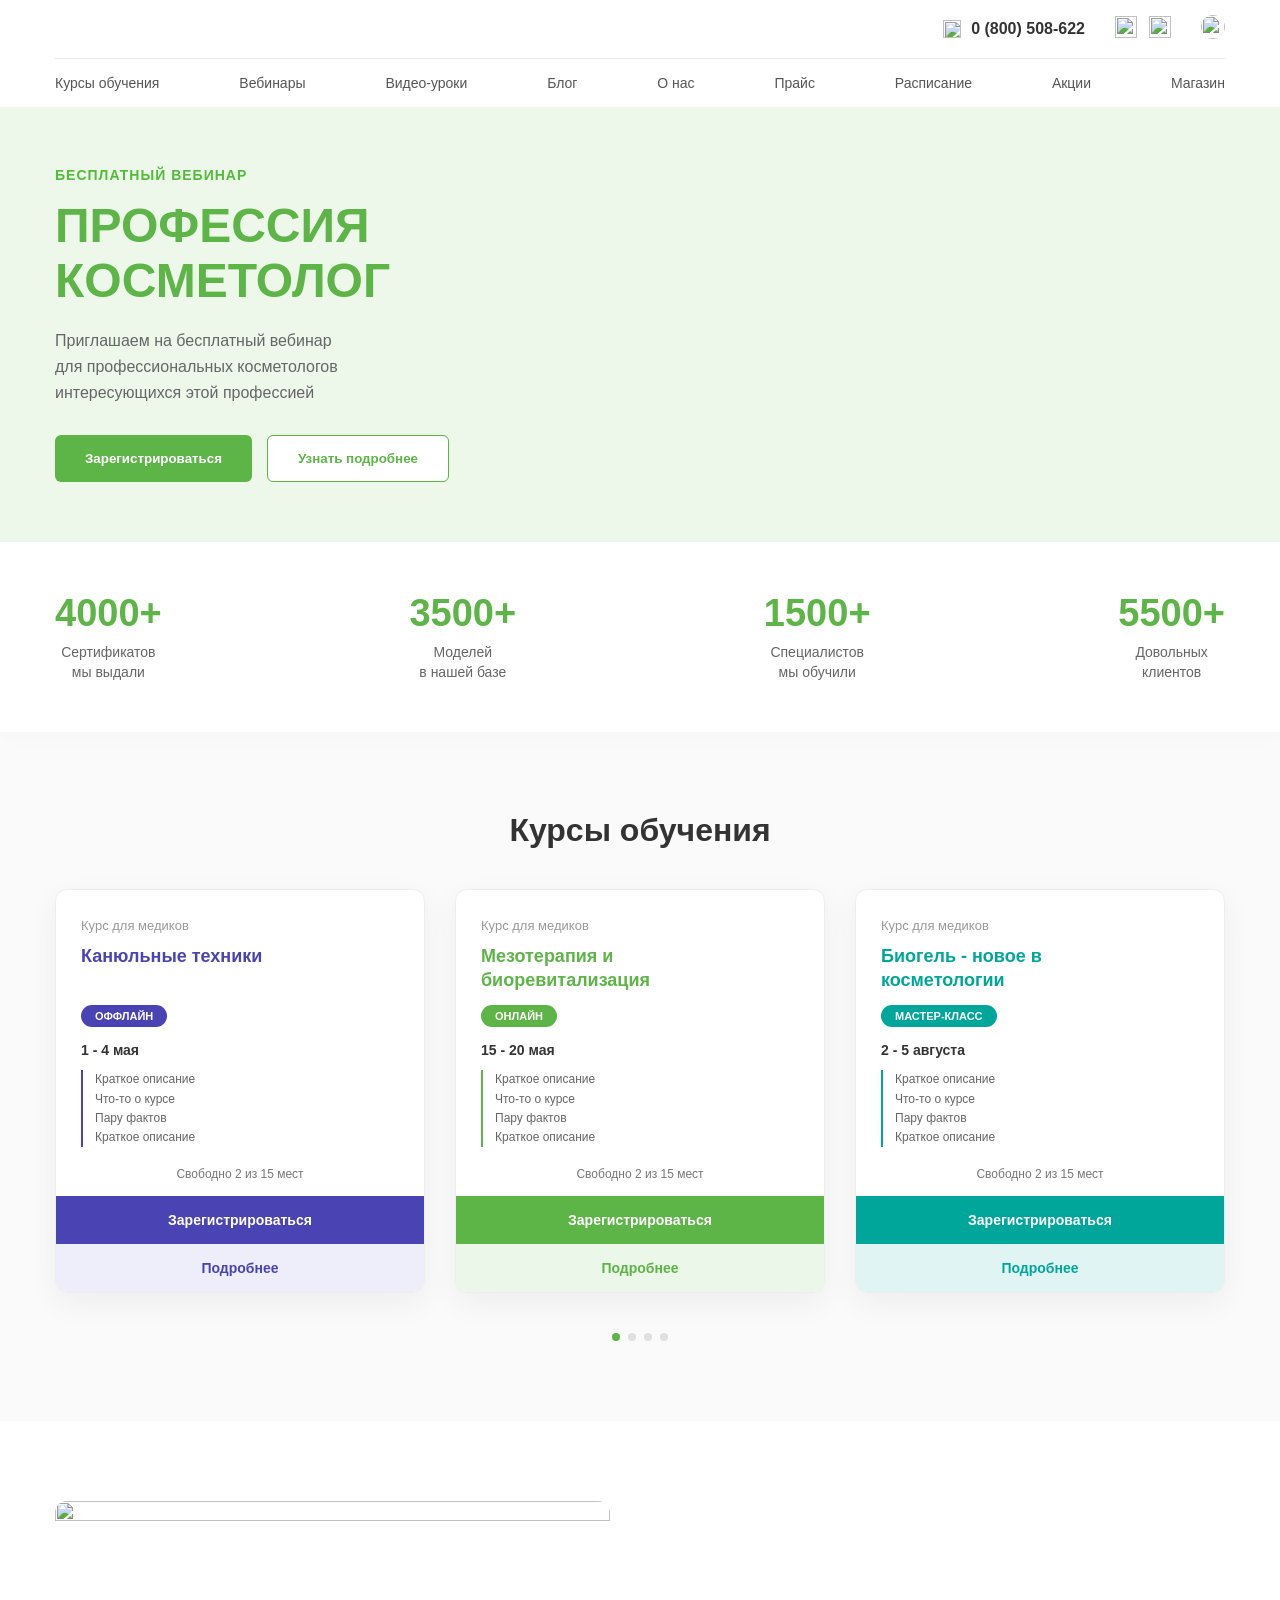
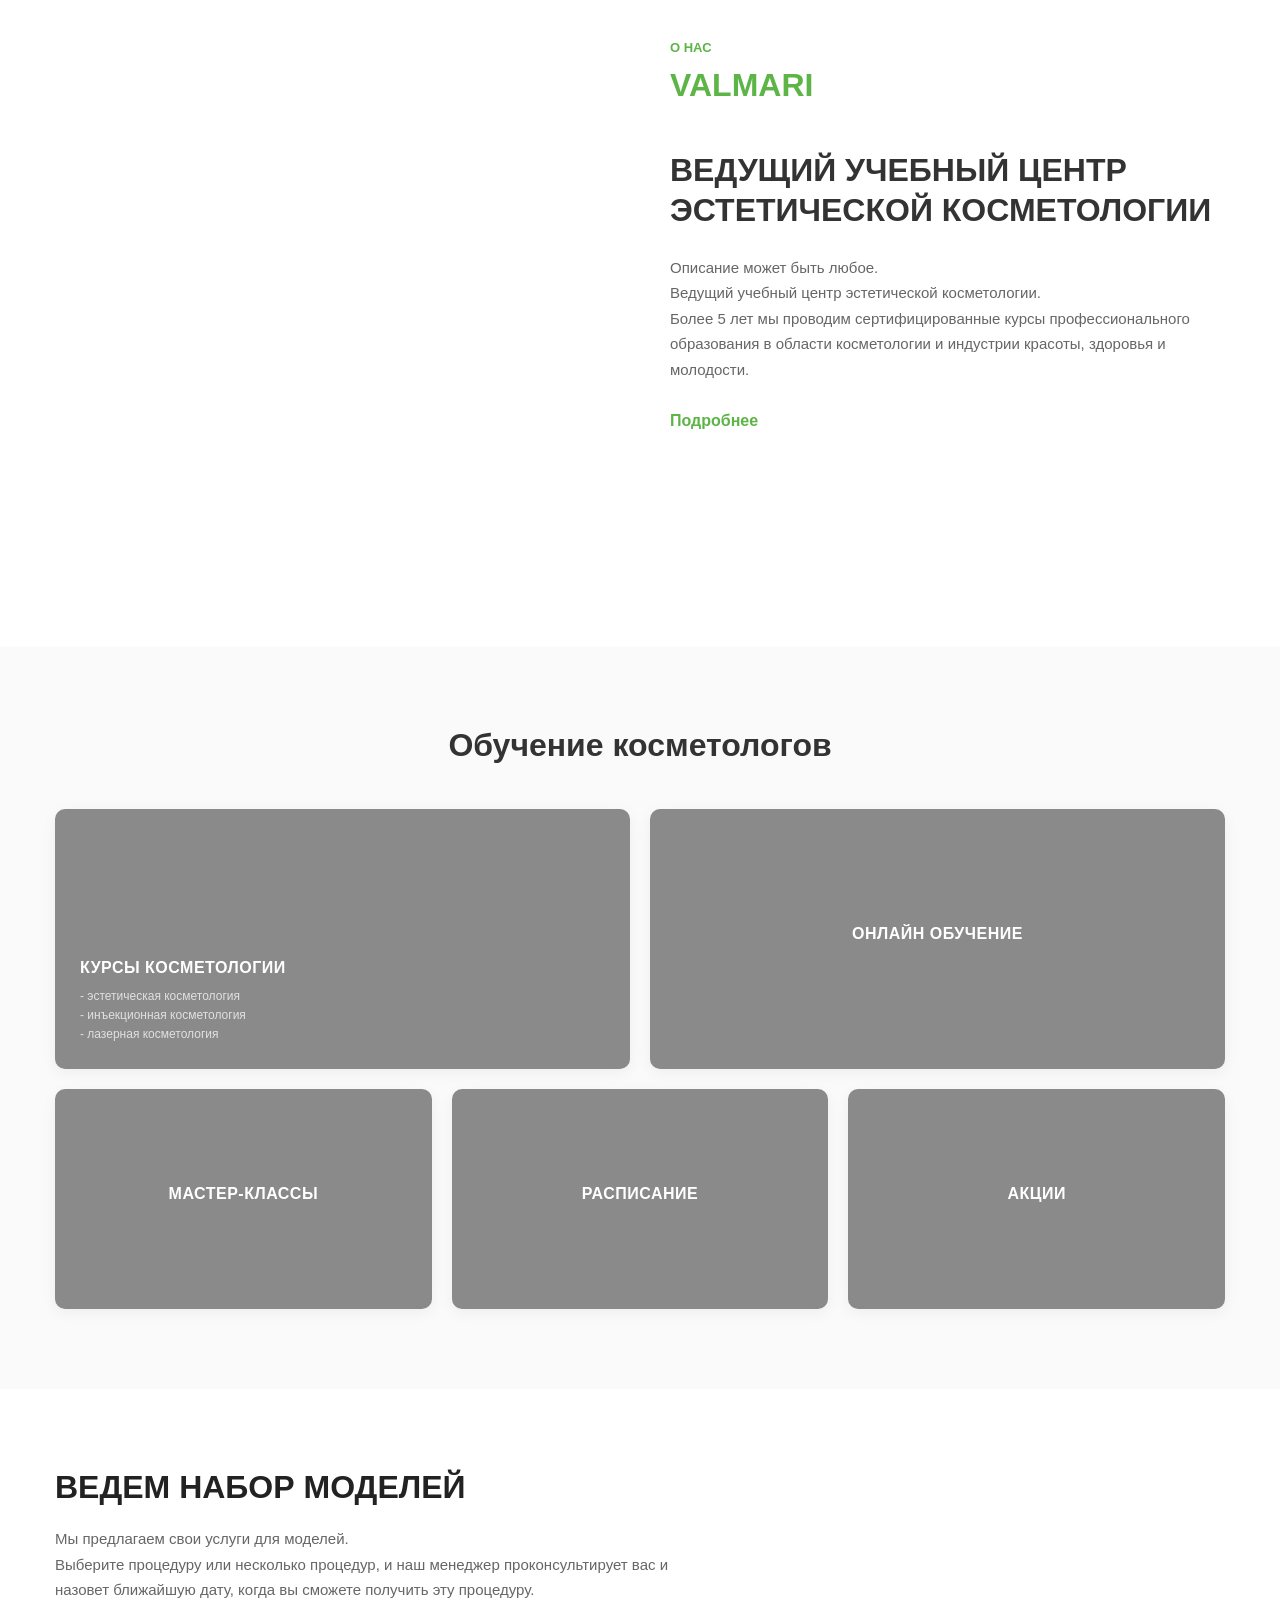
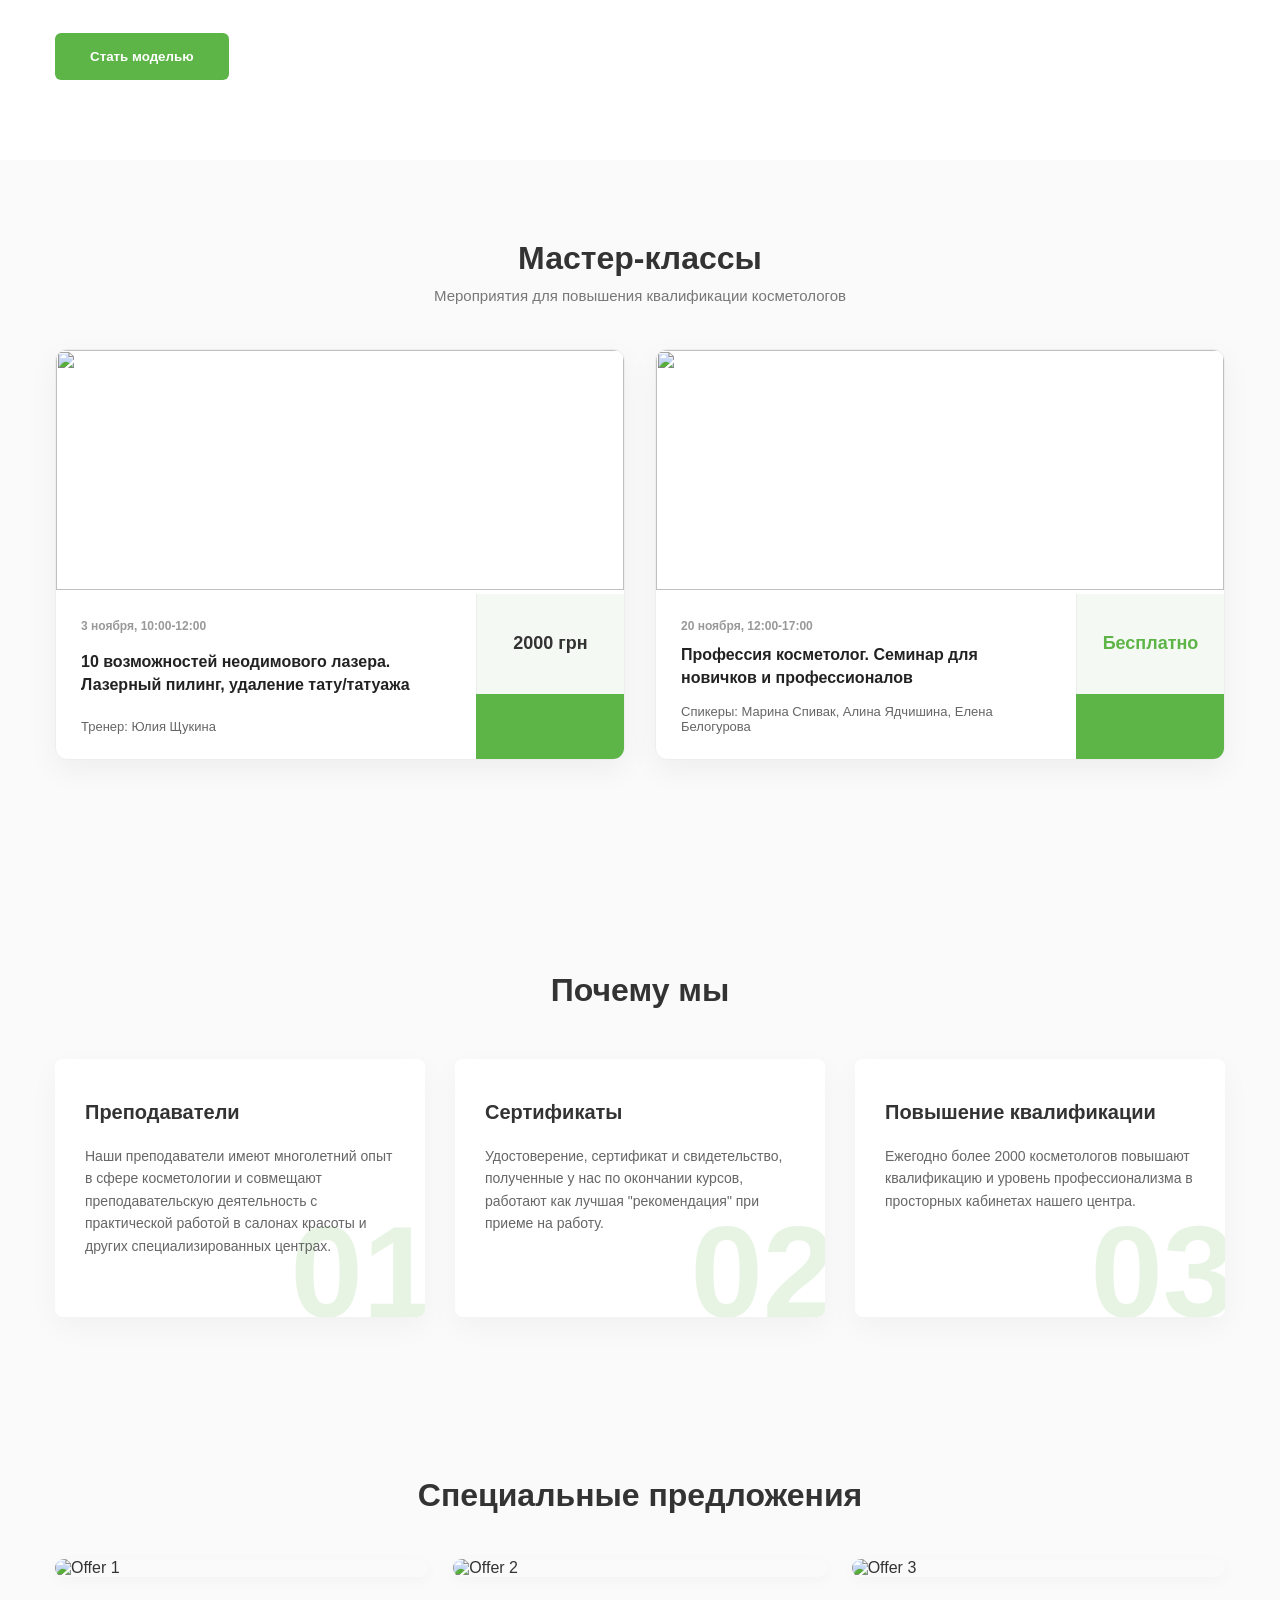
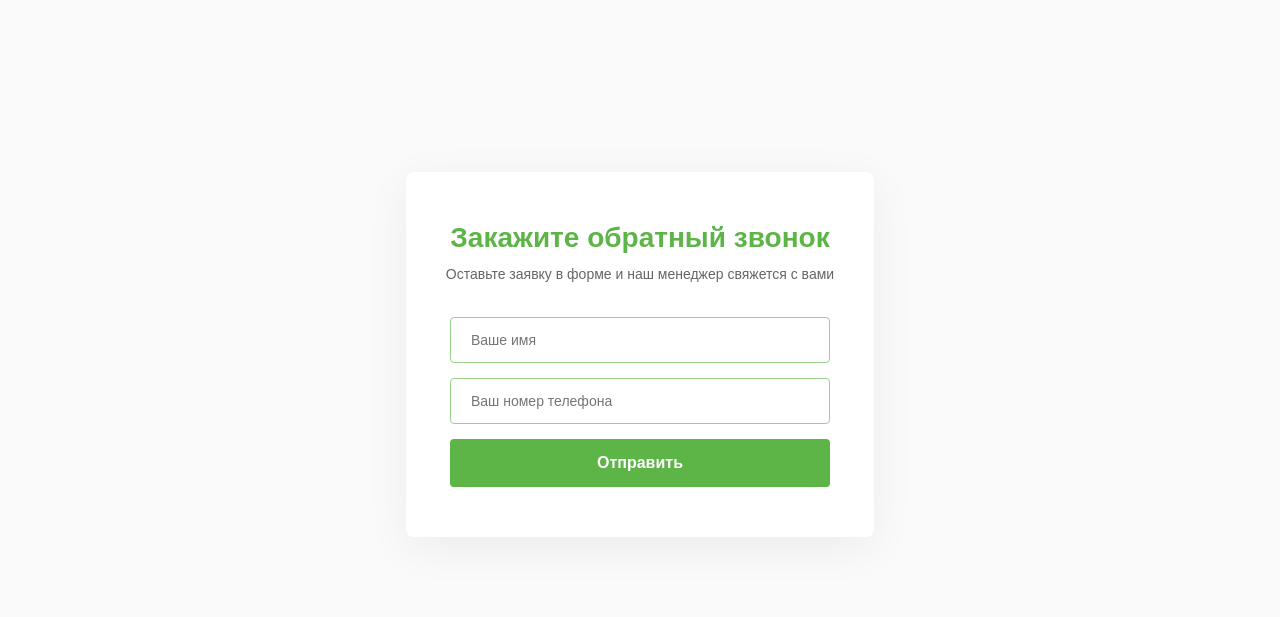
==== index.html @ ce3ddf8f "Add files via upload" ====
<!DOCTYPE html>
<html lang="en">

<head>
    <meta charset="UTF-8">
    <meta name="viewport" content="width=device-width, initial-scale=1.0">
    <link rel="stylesheet" href="./main.css">
    <title>Document</title>
</head>

<body>
    <!-- ------------------------------ HEADER ------------------------------------------- -->
    <header class="header">
        <div class="container">
            <div class="header-container">
                <a href="#" class="logo-link">
                    <img src="./images/лого (1) 1.svg" alt="">
                </a>

                <div class="header-right-side">
                    <div class="phone">
                        <img src="./images/телефон.png" alt="">
                        <span>0 (800) 508-622</span>
                    </div>
                    <div class="social">
                        <a href="#"><img src="./images/facebook.png" alt=""></a>
                        <a href="#"><img src="./images/instagram 1.png" alt=""></a>
                    </div>
                    <div class="language">
                        <a href="#"><img src="./images/russia 1.png" alt=""></a>
                    </div>
                </div>
            </div>

            <hr class="header-line">

            <nav class="navigation">
                <ul class="header-menu">
                    <li class="header-item"><a class="header-link" href="#">Курсы обучения</a></li>
                    <li class="header-item"><a class="header-link" href="#">Вебинары</a></li>
                    <li class="header-item"><a class="header-link" href="#">Видео-уроки</a></li>
                    <li class="header-item"><a class="header-link" href="#">Блог</a></li>
                    <li class="header-item"><a class="header-link" href="#">О нас</a></li>
                    <li class="header-item"><a class="header-link" href="#">Прайс</a></li>
                    <li class="header-item"><a class="header-link" href="#">Расписание</a></li>
                    <li class="header-item"><a class="header-link" href="#">Акции</a></li>
                    <li class="header-item"><a class="header-link" href="#">Магазин</a></li>
                </ul>
            </nav>
        </div>
    </header>


    <!-- ----------------------------------- BANNER ----------------------------------------- -->
    <section class="banner">
        <div class="container banner-flex">
            <div class="banner-container">
                <p class="subtitle">Бесплатный вебинар</p>
                <h1 class="container-title">ПРОФЕССИЯ <br> КОСМЕТОЛОГ</h1>
                <p class="container-text">Приглашаем на бесплатный вебинар <br> для профессиональных косметологов <br> интересующихся этой профессией</p>
                <div class="buttons">
                    <button class="btn-green">Зарегистрироваться</button>
                    <button class="btn-white">Узнать подробнее</button>
                </div>
            </div>
            <div class="banner-image">
                <img src="./images/12332 (8) 1.png" alt="">
            </div>
        </div>
    </section>


    <!-- ------------------------------- STATISTICS -------------------------------------------- -->
    <section class="statistics">
        <div class="container">
            <div class="statistics-container">
                <div class="box">
                    <h2>4000+</h2>
                    <p>Сертификатов <br> мы выдали</p>
                </div>
                <div class="box">
                    <h2>3500+</h2>
                    <p>Моделей <br> в нашей базе</p>
                </div>
                <div class="box">
                    <h2>1500+</h2>
                    <p>Специалистов <br> мы обучили</p>
                </div>
                <div class="box">
                    <h2>5500+</h2>
                    <p>Довольных <br> клиентов</p>
                </div>
            </div>
        </div>
    </section>


    <!-- ----------------------------------- COURSES DESIGN ------------------------------------------- -->
    <section class="courses">
        <div class="container">
            <h2>Курсы обучения</h2>

            <div class="courses-wrapper">
                <div class="course-card purple-theme">
                    <div class="card-header">
                        <span class="card-tag">Курс для медиков</span>
                        <img src="./images/Vector 1.svg" class="card-logo" alt="">
                    </div>

                    <div class="card-body">
                        <div class="card-left">
                            <h3 class="card-title">Канюльные техники</h3>
                            <span class="badge">Оффлайн</span>
                            <h4 class="card-date">1 - 4 мая</h4>
                            <ul class="card-features">
                                <li>Краткое описание</li>
                                <li>Что-то о курсе</li>
                                <li>Пару фактов</li>
                                <li>Краткое описание</li>
                            </ul>
                        </div>
                        <div class="card-right">
                            <img src="./images/image.png" class="head-model" alt="">
                        </div>
                    </div>

                    <div class="card-footer">
                        <p class="seats-info">Свободно 2 из 15 мест</p>
                        <button class="btn-register">Зарегистрироваться</button>
                        <button class="btn-details">Подробнее</button>
                    </div>
                </div>

                <div class="course-card green-theme">
                    <div class="card-header">
                        <span class="card-tag">Курс для медиков</span>
                        <img src="./images/Vector 2.png" class="card-logo" alt="">
                    </div>

                    <div class="card-body">
                        <div class="card-left">
                            <h3 class="card-title">Мезотерапия и биоревитализация</h3>
                            <span class="badge">Онлайн</span>
                            <h4 class="card-date">15 - 20 мая</h4>
                            <ul class="card-features">
                                <li>Краткое описание</li>
                                <li>Что-то о курсе</li>
                                <li>Пару фактов</li>
                                <li>Краткое описание</li>
                            </ul>
                        </div>
                        <div class="card-right">
                            <img src="./images/image 1.png" class="head-model" alt="">
                        </div>
                    </div>

                    <div class="card-footer">
                        <p class="seats-info">Свободно 2 из 15 мест</p>
                        <button class="btn-register">Зарегистрироваться</button>
                        <button class="btn-details">Подробнее</button>
                    </div>
                </div>

                <div class="course-card teal-theme">
                    <div class="card-header">
                        <span class="card-tag">Курс для медиков</span>
                        <img src="./images/Vector 3.png" class="card-logo" alt="">
                    </div>

                    <div class="card-body">
                        <div class="card-left">
                            <h3 class="card-title">Биогель - новое в косметологии</h3>
                            <span class="badge">Мастер-класс</span>
                            <h4 class="card-date">2 - 5 августа</h4>
                            <ul class="card-features">
                                <li>Краткое описание</li>
                                <li>Что-то о курсе</li>
                                <li>Пару фактов</li>
                                <li>Краткое описание</li>
                            </ul>
                        </div>
                        <div class="card-right">
                            <img src="./images/image 2.png" class="head-model" alt="">
                        </div>
                    </div>

                    <div class="card-footer">
                        <p class="seats-info">Свободно 2 из 15 мест</p>
                        <button class="btn-register">Зарегистрироваться</button>
                        <button class="btn-details">Подробнее</button>
                    </div>
                </div>
            </div>

            <div class="slider-dots">
                <span class="dot active"></span>
                <span class="dot"></span>
                <span class="dot"></span>
                <span class="dot"></span>
            </div>
        </div>
    </section>


    <!-- ----------------------------- ABOUT US --------------------------------------------- -->
    <section class="about">
        <div class="container">
            <div class="about-container">
                <div class="about-image">
                    <img src="./images/Rectangle 111.png" alt="" width="500" height="600">
                </div>
                <div class="about-info">
                    <span class="section-tag">О нас</span>
                    <h3><span class="brand-name">VALMARI</span> <br> ВЕДУЩИЙ УЧЕБНЫЙ ЦЕНТР ЭСТЕТИЧЕСКОЙ КОСМЕТОЛОГИИ</h3>
                    <p>Описание может быть любое. <br> Ведущий учебный центр эстетической косметологии. <br> Более 5 лет мы проводим сертифицированные курсы профессионального образования в области косметологии и индустрии красоты, здоровья и молодости.</p>
                    <a href="#" class="btn-link">
                        Подробнее
                        <img src="./images/Arrow 25.png" alt="">
                    </a>
                </div>
            </div>
        </div>
    </section>


    <!-- ---------------------------------- ABOUT US ---------------------------------------- -->
    <section class="education">
        <div class="container">
            <h3>Обучение косметологов</h3>
            <div class="education-grid">
                <div class="edu-item" style="background-image: url('./images/Ховер.png');">
                    <div class="edu-content">
                        <h4>КУРСЫ КОСМЕТОЛОГИИ</h4>
                        <ul>
                            <li>- эстетическая косметология</li>
                            <li>- инъекционная косметология</li>
                            <li>- лазерная косметология</li>
                        </ul>
                    </div>
                </div>
                <div class="edu-item" style="background-image: url('./images/Онлайн обучение.png');">
                    <div class="edu-content center">
                        <h4>ОНЛАЙН ОБУЧЕНИЕ</h4>
                    </div>
                </div>
                <div class="edu-item" style="background-image: url('./images/Мастер-классы.png');">
                    <div class="edu-content center">
                        <h4>МАСТЕР-КЛАССЫ</h4>
                    </div>
                </div>
                <div class="edu-item" style="background-image: url('./images/Расписание.png');">
                    <div class="edu-content center">
                        <h4>РАСПИСАНИЕ</h4>
                    </div>
                </div>
                <div class="edu-item" style="background-image: url('./images/Акции.png');">
                    <div class="edu-content center">
                        <h4>АКЦИИ</h4>
                    </div>
                </div>
            </div>
        </div>
    </section>


    <!-- ------------------------------------- MODELS -------------------------------------- -->
    <section class="models">
        <div class="container models-flex">
            <div class="models-container">
                <h3>ВЕДЕМ НАБОР МОДЕЛЕЙ</h3>
                <p>Мы предлагаем свои услуги для моделей. <br> Выберите процедуру или несколько процедур, и наш менеджер проконсультирует вас и назовет ближайшую дату, когда вы сможете получить эту процедуру.</p>
                <button class="btn-model">Стать моделью</button>
            </div>
            <div class="models-image">
                <img src="./images/Rectangle 108.png" alt="">
            </div>
        </div>
    </section>


    <!-- --------------------------------------- MASTER CLASSES ------------------------------------ -->
    <section class="master">
        <div class="container">
            <h4>Мастер-классы</h4>
            <p class="master-subtitle">Мероприятия для повышения квалификации косметологов</p>
            <div class="master-container">
                <div class="master-card">
                    <div class="master-img">
                        <img src="./images/Rectangle 2.png" alt="">
                    </div>
                    <div class="master-info-row">
                        <div class="master-details">
                            <p class="master-date">3 ноября, 10:00-12:00</p>
                            <h5>10 возможностей неодимового лазера. Лазерный пилинг, удаление тату/татуажа</h5>
                            <p class="master-coach">Тренер: Юлия Щукина</p>
                        </div>
                        <div class="master-action">
                            <div class="price-tag">2000 грн</div>
                            <button class="btn-arrow-go">
                                <img src="./images/iconmonstr-arrow-right-thin 1.png" alt="">
                            </button>
                        </div>
                    </div>
                </div>


                <div class="master-card">
                    <div class="master-img">
                        <img src="./images/Rectangle 2 (1).png" alt="">
                    </div>
                    <div class="master-info-row">
                        <div class="master-details">
                            <p class="master-date">20 ноября, 12:00-17:00</p>
                            <h5>Профессия косметолог. Семинар для новичков и профессионалов</h5>
                            <p class="master-coach">Спикеры: Марина Спивак, Алина Ядчишина, Елена Белогурова</p>
                        </div>
                        <div class="master-action">
                            <div class="price-tag free">Бесплатно</div>
                            <button class="btn-arrow-go">
                                <img src="./images/iconmonstr-arrow-right-thin 1.png" alt="">
                            </button>
                        </div>
                    </div>
                </div>
            </div>


            <div class="master-dots-container">
                <img class="slider-nav-img" src="./images/Group 102.png" alt="">
            </div>
        </div>
    </section>


<!-- --------------------------------------- WHY WE ------------------------------------------- -->
    <section class="why">
        <div class="container">
            <h3>Почему мы</h3>
            <div class="why-grid">
                <div class="why-box">
                    <h4>Преподаватели</h4>
                    <p>Наши преподаватели имеют многолетний опыт в сфере косметологии и совмещают преподавательскую деятельность с практической работой в салонах красоты и других специализированных центрах.</p>
                    <div class="number">01</div>
                </div>

                <div class="why-box green-box">
                    <h4>Сертификаты</h4>
                    <p>Удостоверение, сертификат и свидетельство, полученные у нас по окончании курсов, работают как лучшая "рекомендация" при приеме на работу.</p>
                    <div class="number">02</div>
                </div>

                <div class="why-box">
                    <h4>Повышение квалификации</h4>
                    <p>Ежегодно более 2000 косметологов повышают квалификацию и уровень профессионализма в просторных кабинетах нашего центра.</p>
                    <div class="number">03</div>
                </div>
            </div>
        </div>
    </section>


    <!-- ------------------------------------ SPECIAL OFFERS ---------------------------------------- -->
    <section class="offers">
        <div class="container">
            <h4>Специальные предложения</h4>
            <div class="offers-grid">
                <img src="./images/Rectangle 294.png" alt="Offer 1">
                <img src="./images/Rectangle 295.png" alt="Offer 2">
                <img src="./images/Rectangle 296.png" alt="Offer 3">
            </div>
            <div class="offers-navigation">
                <img src="./images/Group 103.png" alt="">
            </div>
        </div>
    </section>


    <!-- ------------------------------------- CONTACT FORM --------------------------------------- -->
    <section class="contact">
        <div class="container">
            <div class="contact-card">
                <h5>Закажите обратный звонок</h5>
                <p>Оставьте заявку в форме и наш менеджер свяжется с вами</p>
                <form class="contact-form">
                    <input type="text" placeholder="Ваше имя" required>
                    <input type="tel" placeholder="Ваш номер телефона" required>
                    <button type="submit" class="btn-submit">Отправить</button>
                </form>
            </div>
        </div>
    </section>


    <!-- -------------------------------------- FOOTER -------------------------------------- -->
    <footer class="footer">
        <div class="footer-container">
            <div class="footer-map">
                <img class="map-img" src="./images/футер 1932.png" alt="">
            </div>
        </div>
    </footer>
</body>
</html>
---- main.css ----
* {
    margin: 0;
    padding: 0;
    box-sizing: border-box;
    font-family: 'Montserrat', 'Segoe UI', Tahoma, Geneva, Verdana, sans-serif;
    list-style: none;
    text-decoration: none;
}

body {
    background-color: #FAFAFA;
    color: #333;
    overflow-x: hidden;
}

.container {
    max-width: 1200px;
    margin: 0 auto;
    padding: 0 15px;
}

/* -------------------------------- HEADER --------------------------------------------- */
.header {
    background: #FFFFFF;
    padding: 15px 0;
    box-shadow: 0px 2px 10px rgba(0, 0, 0, 0.05);
}

.header-container {
    display: flex;
    justify-content: space-between;
    align-items: center;
}

.logo-link img {
    height: 45px;
}

.header-right-side {
    display: flex;
    align-items: center;
    gap: 30px;
}

.phone {
    display: flex;
    align-items: center;
    gap: 10px;
    font-weight: 700;
    font-size: 16px;
}

.phone img {
    width: 18px;
    height: 18px;
}

.social {
    display: flex;
    gap: 12px;
}

.social img {
    width: 22px;
    height: 22px;
    transition: transform 0.2s;
}

.social img:hover {
    transform: scale(1.1);
}

.language img {
    width: 24px;
    height: 24px;
    border-radius: 50%;
}

.header-line {
    border: 0;
    height: 1px;
    background: #EAEAEA;
    margin: 15px 0;
}

.header-menu {
    display: flex;
    justify-content: space-between;
    align-items: center;
}

.header-link {
    color: #555;
    font-size: 14px;
    font-weight: 500;
    transition: color 0.2s;
}

.header-link:hover {
    color: #5DB447;
}

/* ----------------------------- BANNER ------------------------------------- */
.banner {
    background: #edf8eb;
    padding: 60px 0;
    position: relative;
    overflow: hidden;
}

.banner-flex {
    display: flex;
    align-items: center;
    justify-content: space-between;
    gap: 40px;
}

.banner-container {
    flex: 1;
}

.subtitle {
    color: #52bc38;
    font-weight: 700;
    text-transform: uppercase;
    font-size: 14px;
    letter-spacing: 1px;
    margin-bottom: 15px;
}

.container-title {
    font-size: 48px;
    font-weight: 900;
    line-height: 1.15;
    color: #5DB447;
    margin-bottom: 20px;
}

.container-text {
    font-size: 16px;
    line-height: 1.6;
    color: #666;
    margin-bottom: 30px;
}

.buttons {
    display: flex;
    gap: 15px;
}

.btn-green {
    background: #5DB447;
    color: #FFF;
    border: none;
    padding: 15px 30px;
    border-radius: 6px;
    font-weight: 600;
    cursor: pointer;
}

.btn-green:hover {
    background: #4C9B38;
}

.btn-white {
    background: #FFF;
    color: #5DB447;
    border: 1px solid #5DB447;
    padding: 15px 30px;
    border-radius: 6px;
    font-weight: 600;
    cursor: pointer;
    transition: all 0.2s;
}

.btn-white:hover {
    background: #5DB447;
    color: #FFF;
}

.banner-image {
    flex: 1;
    display: flex;
    justify-content: flex-end;
}

.banner-image img {
    max-width: 100%;
    height: auto;
    object-fit: contain;
}

/* ------------------------------ STATISTICS ----------------------------------- */
.statistics {
    background: #FFFFFF;
    padding: 50px 0;
    box-shadow: 0px 5px 20px rgba(0, 0, 0, 0.02);
}

.statistics-container {
    display: flex;
    justify-content: space-between;
    text-align: center;
}

.box h2 {
    font-size: 38px;
    font-weight: 800;
    color: #5DB447;
    margin-bottom: 8px;
}

.box p {
    font-size: 14px;
    color: #666;
    line-height: 1.4;
}

/* ---------------------------- COURSES DESIGN -------------------------------------- */
.courses {
    padding: 80px 0;
}

.courses h2 {
    font-size: 32px;
    font-weight: 700;
    text-align: center;
    margin-bottom: 40px;
}

.courses-wrapper {
    display: grid;
    grid-template-columns: repeat(3, 1fr);
    gap: 30px;
}

.course-card {
    background: #FFFFFF;
    border-radius: 12px;
    box-shadow: 0px 10px 30px rgba(0, 0, 0, 0.05);
    overflow: hidden;
    display: flex;
    flex-direction: column;
    justify-content: space-between;
    border: 1px solid #EDEDED;
}

.card-header {
    display: flex;
    justify-content: space-between;
    align-items: center;
    padding: 25px 25px 10px;
}

.card-tag {
    font-size: 13px;
    color: #999;
}

.card-logo {
    height: 20px;
}

.card-body {
    display: flex;
    padding: 0 25px 20px;
    gap: 15px;
}

.card-left {
    flex: 1.3;
}

.card-right {
    flex: 0.7;
    display: flex;
    align-items: flex-end;
    justify-content: flex-end;
}

.head-model {
    max-width: 100%;
    height: auto;
    object-fit: contain;
}

.card-title {
    font-size: 18px;
    font-weight: 700;
    line-height: 1.3;
    margin-bottom: 12px;
    min-height: 48px;
}


.badge {
    display: inline-block;
    padding: 5px 14px;
    border-radius: 20px;
    font-size: 11px;
    font-weight: 600;
    color: #fff;
    margin-bottom: 15px;
    text-transform: uppercase;
}


.purple-theme .card-title {
    color: #4A43B3;
}

.purple-theme .badge {
    background: #4A43B3;
}

.purple-theme .btn-register {
    background: #4A43B3;
}

.purple-theme .btn-details {
    background: #EEEDFA;
    color: #4A43B3;
}

.green-theme .card-title {
    color: #5DB447;
}

.green-theme .badge {
    background: #5DB447;
}

.green-theme .btn-register {
    background: #5DB447;
}

.green-theme .btn-details {
    background: #EBF7E9;
    color: #5DB447;
}

.teal-theme .card-title {
    color: #00A699;
}

.teal-theme .badge {
    background: #00A699;
}

.teal-theme .btn-register {
    background: #00A699;
}

.teal-theme .btn-details {
    background: #E0F5F3;
    color: #00A699;
}

.card-date {
    font-size: 14px;
    font-weight: 700;
    color: #333;
    margin-bottom: 12px;
}

.card-features {
    border-left: 2px solid;
    padding-left: 12px;
    font-size: 12px;
    color: #666;
    line-height: 1.6;
}

.purple-theme .card-features {
    border-left-color: #4A43B3;
}

.green-theme .card-features {
    border-left-color: #5DB447;
}

.teal-theme .card-features {
    border-left-color: #00A699;
}

.card-footer {
    display: flex;
    flex-direction: column;
}

.seats-info {
    text-align: center;
    font-size: 12px;
    color: #777;
    margin-bottom: 15px;
}

.btn-register,
.btn-details {
    width: 100%;
    padding: 16px;
    border: none;
    font-size: 14px;
    font-weight: 700;
    cursor: pointer;
    text-align: center;
    transition: opacity 0.2s;
}

.btn-register {
    color: #fff;
}

.btn-register:hover,
.btn-details:hover {
    opacity: 0.9;
}

.slider-dots {
    display: flex;
    justify-content: center;
    gap: 8px;
    margin-top: 40px;
}

.dot {
    width: 8px;
    height: 8px;
    border-radius: 50%;
    background: #E0E0E0;
    cursor: pointer;
}

.dot.active {
    background: #5DB447;
}

/* ----------------------------- ABOUT US ----------------------------------- */
.about {
    background: #FFF;
    padding: 80px 0;
}

.about-container {
    display: flex;
    align-items: center;
    gap: 60px;
}

.about-image {
    flex: 1;
}

.about-image img {
    width: 100%;
    height: auto;
    border-radius: 12px;
    object-fit: cover;
}

.about-info {
    flex: 1;
}

.section-tag {
    color: #5DB447;
    font-weight: 700;
    text-transform: uppercase;
    font-size: 13px;
    display: inline-block;
    margin-bottom: 10px;
}


.about-info h3 {
    font-size: 32px;
    font-weight: 800;
    line-height: 1.25;
    color: #333333; 
    margin-bottom: 25px;
    text-transform: uppercase; 
}


.about-info .brand-name {
    color: #5DB447; 
    display: block; 
    margin-bottom: 5px;
}

.about-info p {
    font-size: 15px;
    line-height: 1.7;
    color: #666;
    margin-bottom: 30px;
}

.btn-link {
    display: inline-flex;
    align-items: center;
    gap: 10px;
    color: #5DB447;
    font-weight: 700;
    font-size: 16px;
}

.btn-link img {
    transition: transform 0.2s;
}

.btn-link:hover img {
    transform: translateX(5px);
}

/* -------------------------------- ABOUT US ------------------------------------ */
.education {
    padding: 80px 0;
}

.education h3 {
    font-size: 32px;
    font-weight: 700;
    text-align: center;
    margin-bottom: 45px;
}

.education-grid {
    display: grid;
    grid-template-columns: repeat(6, 1fr);
    gap: 20px;
}

.edu-item {
    background-size: cover;
    background-position: center;
    border-radius: 10px;
    min-height: 220px;
    position: relative;
    overflow: hidden;
    display: flex;
    align-items: flex-end;
    box-shadow: 0 4px 15px rgba(0, 0, 0, 0.05);
}

.edu-item::before {
    content: '';
    position: absolute;
    top: 0;
    left: 0;
    right: 0;
    bottom: 0;
    background: rgba(0, 0, 0, 0.45);
    z-index: 1;
}

.edu-content {
    position: relative;
    z-index: 2;
    padding: 25px;
    color: #fff;
    width: 100%;
}

.edu-content.center {
    text-align: center;
    height: 100%;
    display: flex;
    align-items: center;
    justify-content: center;
    padding: 20px;
}

.edu-content h4 {
    font-size: 16px;
    font-weight: 800;
    letter-spacing: 0.5px;
    margin-bottom: 10px;
}

.edu-content ul li {
    font-size: 12px;
    line-height: 1.6;
    color: #E0E0E0;
}


.edu-item:nth-child(1),
.edu-item:nth-child(2) {
    grid-column: span 3;
    min-height: 260px;
}

.edu-item:nth-child(3),
.edu-item:nth-child(4),
.edu-item:nth-child(5) {
    grid-column: span 2;
}

/* --------------------------------------- MODELS ---------------------------------- */
.models {
    background: #FFF;
    padding: 80px 0;
}

.models-flex {
    display: flex;
    align-items: center;
    justify-content: space-between;
    gap: 60px;
}

.models-container {
    flex: 1.2;
}

.models-container h3 {
    font-size: 32px;
    font-weight: 800;
    color: #222;
    margin-bottom: 20px;
}

.models-container p {
    font-size: 15px;
    line-height: 1.7;
    color: #666;
    margin-bottom: 30px;
}

.btn-model {
    background: #5DB447;
    color: #FFF;
    border: none;
    padding: 16px 35px;
    border-radius: 6px;
    font-weight: 700;
    cursor: pointer;
    /* transition: background 0.2s; */
}

.btn-model:hover {
    background: #4C9B38;
}

.models-image {
    flex: 0.8;
}

.models-image img {
    width: 100%;
    height: auto;
    border-radius: 12px;
}

/* ------------------------------------- MASTER CLASSES ------------------------------------- */
.master {
    padding: 80px 0;
}

.master h4 {
    font-size: 32px;
    font-weight: 700;
    text-align: center;
    margin-bottom: 10px;
}

.master-subtitle {
    text-align: center;
    color: #777;
    font-size: 15px;
    margin-bottom: 45px;
}

.master-container {
    display: grid;
    grid-template-columns: repeat(2, 1fr);
    gap: 30px;
}

.master-card {
    background: #FFFFFF;
    border-radius: 12px;
    overflow: hidden;
    box-shadow: 0px 10px 30px rgba(0, 0, 0, 0.05);
    border: 1px solid #EDEDED;
    display: flex;
    flex-direction: column;
}

.master-img img {
    width: 100%;
    height: 240px;
    object-fit: cover;
}

.master-info-row {
    display: flex;
    flex-grow: 1;
}

.master-details {
    padding: 25px;
    flex: 1.5;
    display: flex;
    flex-direction: column;
    justify-content: space-between;
}

.master-date {
    font-size: 12px;
    color: #999;
    margin-bottom: 10px;
    font-weight: 600;
}

.master-details h5 {
    font-size: 16px;
    font-weight: 700;
    line-height: 1.45;
    color: #222;
    margin-bottom: 15px;
}

.master-coach {
    font-size: 13px;
    color: #666;
    font-weight: 500;
}

.master-action {
    flex: 0.6;
    display: flex;
    flex-direction: column;
}

.price-tag {
    background: #F4F9F3;
    color: #333;
    font-weight: 700;
    font-size: 18px;
    display: flex;
    align-items: center;
    justify-content: center;
    flex: 1;
    border-left: 1px solid #EDEDED;
}

.price-tag.free {
    color: #5DB447;
}

.btn-arrow-go {
    background: #5DB447;
    border: none;
    height: 65px;
    display: flex;
    align-items: center;
    justify-content: center;
    cursor: pointer;
    /* transition: background 0.2s; */
}

.btn-arrow-go:hover {
    background: #4C9B38;
}

.btn-arrow-go img {
    height: 18px;
    filter: brightness(0) invert(1);
}

.master-dots-container {
    display: flex;
    justify-content: center;
    margin-top: 40px;
}

.slider-nav-img {
    height: 12px;
}

/* -------------------------------------- WHY WE ------------------------------------- */
.why {
    background: #FAFAFA;
    padding: 80px 0;
}

.why h3 {
    font-size: 32px;
    font-weight: 700;
    text-align: center;
    color: #333;
    margin-bottom: 50px;
}

.why-grid {
    display: grid;
    grid-template-columns: repeat(3, 1fr);
    gap: 30px;
}

.why-box {
    background: #FFFFFF;
    border-radius: 8px;
    padding: 40px 30px 60px 30px;
    position: relative;
    box-shadow: 0px 10px 30px rgba(0, 0, 0, 0.04);
    overflow: hidden;
    display: flex;
    flex-direction: column;
    transition: all 0.3s ease; 
}

.why-box h4 {
    font-size: 20px;
    font-weight: 700;
    color: #333;
    margin-bottom: 20px;
    line-height: 1.3;
    transition: color 0.3s ease;
}

.why-box p {
    font-size: 14px;
    line-height: 1.6;
    color: #666;
    z-index: 2;
    transition: color 0.3s ease;
}

.number {
    font-size: 130px;
    font-weight: 900;
    color: rgba(93, 180, 71, 0.15);
    position: absolute;
    bottom: -20px;
    right: -10px;
    line-height: 1;
    z-index: 1;
    user-select: none;
    transition: color 0.3s ease;
}

.why-box:hover {
    background: #B4E6B0; 
    transform: translateY(-5px); 
}

.why-box:hover h4,
.why-box:hover p {
    color: #2B5127; 
}

.why-box:hover .number {
    color: rgba(255, 255, 255, 0.35);
}


/* ------------------------------- SPECIAL OFFERS ------------------------------------ */
.offers {
    padding: 80px 0;
}

.offers h4 {
    font-size: 32px;
    font-weight: 700;
    text-align: center;
    margin-bottom: 45px;
}

.offers-grid {
    display: grid;
    grid-template-columns: repeat(3, 1fr);
    gap: 25px;
}

.offers-grid img {
    width: 100%;
    height: auto;
    border-radius: 12px;
    box-shadow: 0 4px 15px rgba(0, 0, 0, 0.03);
}

.offers-navigation {
    display: flex;
    justify-content: center;
    margin-top: 35px;
}


/* ---------------------------------- CONTACT FORM -------------------------------------- */
.contact {
    background: #FAFAFA;
    padding: 80px 0;
    display: flex;
    justify-content: center;
    align-items: center;
}

.contact-card {
    background: #FFFFFF;
    max-width: 680px;
    margin: 0 auto;
    padding: 50px 40px;
    border-radius: 8px;
    box-shadow: 0px 10px 45px rgba(0, 0, 0, 0.06);
    text-align: center;
}


.contact-card h5 {
    font-size: 28px;
    font-weight: 700;
    color: #5DB447;
    margin-bottom: 12px;
}

.contact-card p {
    font-size: 14px;
    color: #666;
    margin-bottom: 35px;
}

.contact-form {
    display: flex;
    flex-direction: column;
    gap: 15px;
    max-width: 380px;
    margin: 0 auto;
}


.contact-form input {
    width: 100%;
    padding: 14px 20px;
    border-radius: 4px;
    border: 1px solid #99D38B;
    font-size: 14px;
    outline: none;
    transition: border-color 0.2s;
}

.contact-form input:focus {
    border-color: #5DB447;
}


.btn-submit {
    width: 100%;
    background: #5DB447;
    color: #FFF;
    border: none;
    padding: 15px;
    border-radius: 4px;
    font-size: 16px;
    font-weight: 700;
    cursor: pointer;
}

.btn-submit:hover {
    background: #4C9B38;
}


/* -------------------------- FOOTER --------------------------------- */
.footer {
    width: 100%;
    line-height: 0;
}

.map-img {
    width: 100%;
    height: auto;
    display: block;
}
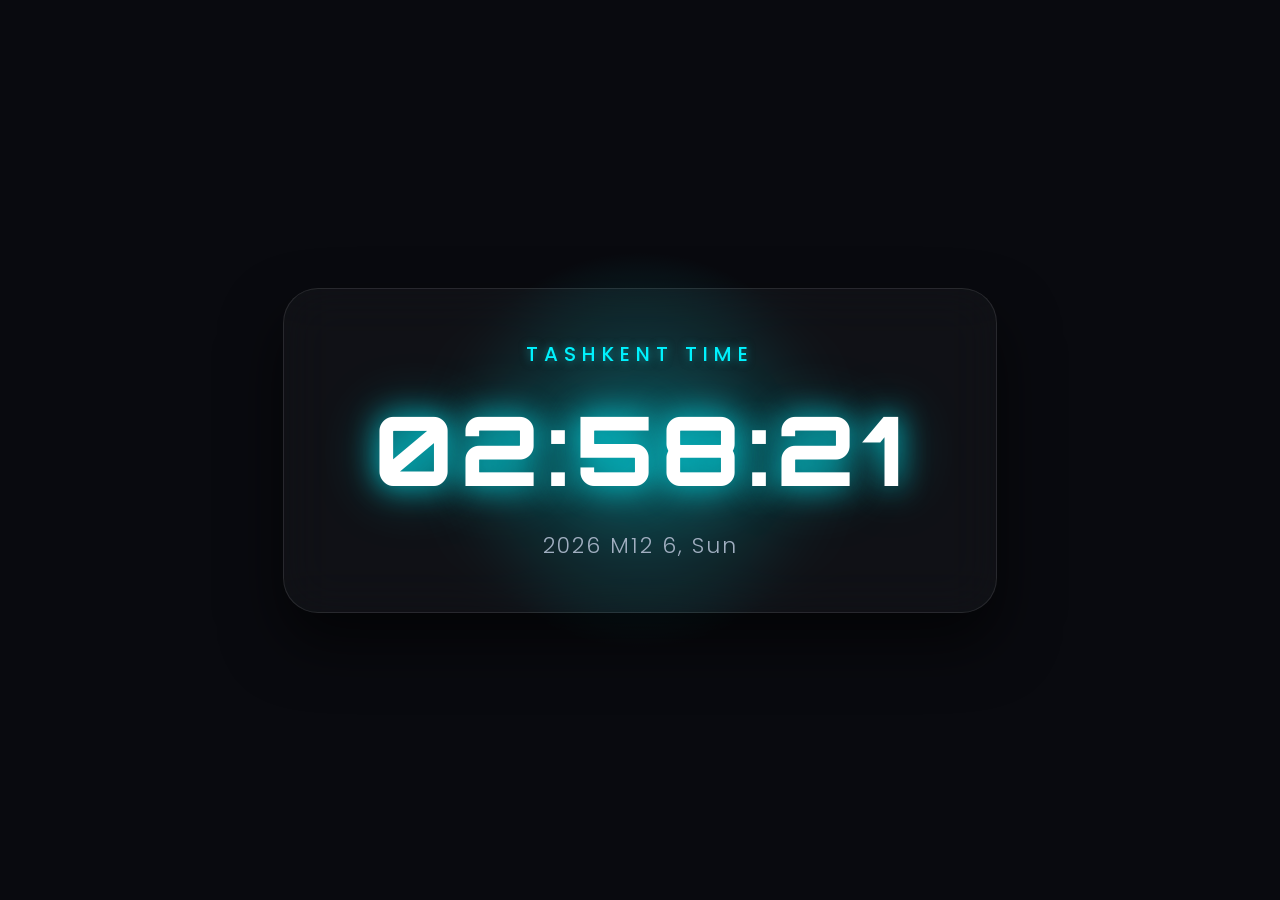
==== commit e97a6865: "Add files via upload" ====
--- a/index.html
+++ b/index.html
@@ -1,403 +1,21 @@
 <!DOCTYPE html>
-<html lang="en">
-
+<html lang="uz">
 <head>
     <meta charset="UTF-8">
     <meta name="viewport" content="width=device-width, initial-scale=1.0">
     <link rel="stylesheet" href="./main.css">
-    <title>Document</title>
+    <link rel="preconnect" href="https://fonts.googleapis.com">
+    <link rel="preconnect" href="https://fonts.gstatic.com" crossorigin>
+    <link href="https://fonts.googleapis.com/css2?family=Orbitron:wght@600;800&family=Poppins:wght@300;500&display=swap" rel="stylesheet">
+    <link rel="stylesheet" href="style.css">
+    <title>Katta Raqamli Soat</title>
 </head>
-
 <body>
-    <!-- ------------------------------ HEADER ------------------------------------------- -->
-    <header class="header">
-        <div class="container">
-            <div class="header-container">
-                <a href="#" class="logo-link">
-                    <img src="./images/лого (1) 1.svg" alt="">
-                </a>
-
-                <div class="header-right-side">
-                    <div class="phone">
-                        <img src="./images/телефон.png" alt="">
-                        <span>0 (800) 508-622</span>
-                    </div>
-                    <div class="social">
-                        <a href="#"><img src="./images/facebook.png" alt=""></a>
-                        <a href="#"><img src="./images/instagram 1.png" alt=""></a>
-                    </div>
-                    <div class="language">
-                        <a href="#"><img src="./images/russia 1.png" alt=""></a>
-                    </div>
-                </div>
-            </div>
-
-            <hr class="header-line">
-
-            <nav class="navigation">
-                <ul class="header-menu">
-                    <li class="header-item"><a class="header-link" href="#">Курсы обучения</a></li>
-                    <li class="header-item"><a class="header-link" href="#">Вебинары</a></li>
-                    <li class="header-item"><a class="header-link" href="#">Видео-уроки</a></li>
-                    <li class="header-item"><a class="header-link" href="#">Блог</a></li>
-                    <li class="header-item"><a class="header-link" href="#">О нас</a></li>
-                    <li class="header-item"><a class="header-link" href="#">Прайс</a></li>
-                    <li class="header-item"><a class="header-link" href="#">Расписание</a></li>
-                    <li class="header-item"><a class="header-link" href="#">Акции</a></li>
-                    <li class="header-item"><a class="header-link" href="#">Магазин</a></li>
-                </ul>
-            </nav>
-        </div>
-    </header>
-
-
-    <!-- ----------------------------------- BANNER ----------------------------------------- -->
-    <section class="banner">
-        <div class="container banner-flex">
-            <div class="banner-container">
-                <p class="subtitle">Бесплатный вебинар</p>
-                <h1 class="container-title">ПРОФЕССИЯ <br> КОСМЕТОЛОГ</h1>
-                <p class="container-text">Приглашаем на бесплатный вебинар <br> для профессиональных косметологов <br> интересующихся этой профессией</p>
-                <div class="buttons">
-                    <button class="btn-green">Зарегистрироваться</button>
-                    <button class="btn-white">Узнать подробнее</button>
-                </div>
-            </div>
-            <div class="banner-image">
-                <img src="./images/12332 (8) 1.png" alt="">
-            </div>
-        </div>
-    </section>
-
-
-    <!-- ------------------------------- STATISTICS -------------------------------------------- -->
-    <section class="statistics">
-        <div class="container">
-            <div class="statistics-container">
-                <div class="box">
-                    <h2>4000+</h2>
-                    <p>Сертификатов <br> мы выдали</p>
-                </div>
-                <div class="box">
-                    <h2>3500+</h2>
-                    <p>Моделей <br> в нашей базе</p>
-                </div>
-                <div class="box">
-                    <h2>1500+</h2>
-                    <p>Специалистов <br> мы обучили</p>
-                </div>
-                <div class="box">
-                    <h2>5500+</h2>
-                    <p>Довольных <br> клиентов</p>
-                </div>
-            </div>
-        </div>
-    </section>
-
-
-    <!-- ----------------------------------- COURSES DESIGN ------------------------------------------- -->
-    <section class="courses">
-        <div class="container">
-            <h2>Курсы обучения</h2>
-
-            <div class="courses-wrapper">
-                <div class="course-card purple-theme">
-                    <div class="card-header">
-                        <span class="card-tag">Курс для медиков</span>
-                        <img src="./images/Vector 1.svg" class="card-logo" alt="">
-                    </div>
-
-                    <div class="card-body">
-                        <div class="card-left">
-                            <h3 class="card-title">Канюльные техники</h3>
-                            <span class="badge">Оффлайн</span>
-                            <h4 class="card-date">1 - 4 мая</h4>
-                            <ul class="card-features">
-                                <li>Краткое описание</li>
-                                <li>Что-то о курсе</li>
-                                <li>Пару фактов</li>
-                                <li>Краткое описание</li>
-                            </ul>
-                        </div>
-                        <div class="card-right">
-                            <img src="./images/image.png" class="head-model" alt="">
-                        </div>
-                    </div>
-
-                    <div class="card-footer">
-                        <p class="seats-info">Свободно 2 из 15 мест</p>
-                        <button class="btn-register">Зарегистрироваться</button>
-                        <button class="btn-details">Подробнее</button>
-                    </div>
-                </div>
-
-                <div class="course-card green-theme">
-                    <div class="card-header">
-                        <span class="card-tag">Курс для медиков</span>
-                        <img src="./images/Vector 2.png" class="card-logo" alt="">
-                    </div>
-
-                    <div class="card-body">
-                        <div class="card-left">
-                            <h3 class="card-title">Мезотерапия и биоревитализация</h3>
-                            <span class="badge">Онлайн</span>
-                            <h4 class="card-date">15 - 20 мая</h4>
-                            <ul class="card-features">
-                                <li>Краткое описание</li>
-                                <li>Что-то о курсе</li>
-                                <li>Пару фактов</li>
-                                <li>Краткое описание</li>
-                            </ul>
-                        </div>
-                        <div class="card-right">
-                            <img src="./images/image 1.png" class="head-model" alt="">
-                        </div>
-                    </div>
-
-                    <div class="card-footer">
-                        <p class="seats-info">Свободно 2 из 15 мест</p>
-                        <button class="btn-register">Зарегистрироваться</button>
-                        <button class="btn-details">Подробнее</button>
-                    </div>
-                </div>
-
-                <div class="course-card teal-theme">
-                    <div class="card-header">
-                        <span class="card-tag">Курс для медиков</span>
-                        <img src="./images/Vector 3.png" class="card-logo" alt="">
-                    </div>
-
-                    <div class="card-body">
-                        <div class="card-left">
-                            <h3 class="card-title">Биогель - новое в косметологии</h3>
-                            <span class="badge">Мастер-класс</span>
-                            <h4 class="card-date">2 - 5 августа</h4>
-                            <ul class="card-features">
-                                <li>Краткое описание</li>
-                                <li>Что-то о курсе</li>
-                                <li>Пару фактов</li>
-                                <li>Краткое описание</li>
-                            </ul>
-                        </div>
-                        <div class="card-right">
-                            <img src="./images/image 2.png" class="head-model" alt="">
-                        </div>
-                    </div>
-
-                    <div class="card-footer">
-                        <p class="seats-info">Свободно 2 из 15 мест</p>
-                        <button class="btn-register">Зарегистрироваться</button>
-                        <button class="btn-details">Подробнее</button>
-                    </div>
-                </div>
-            </div>
-
-            <div class="slider-dots">
-                <span class="dot active"></span>
-                <span class="dot"></span>
-                <span class="dot"></span>
-                <span class="dot"></span>
-            </div>
-        </div>
-    </section>
-
-
-    <!-- ----------------------------- ABOUT US --------------------------------------------- -->
-    <section class="about">
-        <div class="container">
-            <div class="about-container">
-                <div class="about-image">
-                    <img src="./images/Rectangle 111.png" alt="" width="500" height="600">
-                </div>
-                <div class="about-info">
-                    <span class="section-tag">О нас</span>
-                    <h3><span class="brand-name">VALMARI</span> <br> ВЕДУЩИЙ УЧЕБНЫЙ ЦЕНТР ЭСТЕТИЧЕСКОЙ КОСМЕТОЛОГИИ</h3>
-                    <p>Описание может быть любое. <br> Ведущий учебный центр эстетической косметологии. <br> Более 5 лет мы проводим сертифицированные курсы профессионального образования в области косметологии и индустрии красоты, здоровья и молодости.</p>
-                    <a href="#" class="btn-link">
-                        Подробнее
-                        <img src="./images/Arrow 25.png" alt="">
-                    </a>
-                </div>
-            </div>
-        </div>
-    </section>
-
-
-    <!-- ---------------------------------- ABOUT US ---------------------------------------- -->
-    <section class="education">
-        <div class="container">
-            <h3>Обучение косметологов</h3>
-            <div class="education-grid">
-                <div class="edu-item" style="background-image: url('./images/Ховер.png');">
-                    <div class="edu-content">
-                        <h4>КУРСЫ КОСМЕТОЛОГИИ</h4>
-                        <ul>
-                            <li>- эстетическая косметология</li>
-                            <li>- инъекционная косметология</li>
-                            <li>- лазерная косметология</li>
-                        </ul>
-                    </div>
-                </div>
-                <div class="edu-item" style="background-image: url('./images/Онлайн обучение.png');">
-                    <div class="edu-content center">
-                        <h4>ОНЛАЙН ОБУЧЕНИЕ</h4>
-                    </div>
-                </div>
-                <div class="edu-item" style="background-image: url('./images/Мастер-классы.png');">
-                    <div class="edu-content center">
-                        <h4>МАСТЕР-КЛАССЫ</h4>
-                    </div>
-                </div>
-                <div class="edu-item" style="background-image: url('./images/Расписание.png');">
-                    <div class="edu-content center">
-                        <h4>РАСПИСАНИЕ</h4>
-                    </div>
-                </div>
-                <div class="edu-item" style="background-image: url('./images/Акции.png');">
-                    <div class="edu-content center">
-                        <h4>АКЦИИ</h4>
-                    </div>
-                </div>
-            </div>
-        </div>
-    </section>
-
-
-    <!-- ------------------------------------- MODELS -------------------------------------- -->
-    <section class="models">
-        <div class="container models-flex">
-            <div class="models-container">
-                <h3>ВЕДЕМ НАБОР МОДЕЛЕЙ</h3>
-                <p>Мы предлагаем свои услуги для моделей. <br> Выберите процедуру или несколько процедур, и наш менеджер проконсультирует вас и назовет ближайшую дату, когда вы сможете получить эту процедуру.</p>
-                <button class="btn-model">Стать моделью</button>
-            </div>
-            <div class="models-image">
-                <img src="./images/Rectangle 108.png" alt="">
-            </div>
-        </div>
-    </section>
-
-
-    <!-- --------------------------------------- MASTER CLASSES ------------------------------------ -->
-    <section class="master">
-        <div class="container">
-            <h4>Мастер-классы</h4>
-            <p class="master-subtitle">Мероприятия для повышения квалификации косметологов</p>
-            <div class="master-container">
-                <div class="master-card">
-                    <div class="master-img">
-                        <img src="./images/Rectangle 2.png" alt="">
-                    </div>
-                    <div class="master-info-row">
-                        <div class="master-details">
-                            <p class="master-date">3 ноября, 10:00-12:00</p>
-                            <h5>10 возможностей неодимового лазера. Лазерный пилинг, удаление тату/татуажа</h5>
-                            <p class="master-coach">Тренер: Юлия Щукина</p>
-                        </div>
-                        <div class="master-action">
-                            <div class="price-tag">2000 грн</div>
-                            <button class="btn-arrow-go">
-                                <img src="./images/iconmonstr-arrow-right-thin 1.png" alt="">
-                            </button>
-                        </div>
-                    </div>
-                </div>
-
-
-                <div class="master-card">
-                    <div class="master-img">
-                        <img src="./images/Rectangle 2 (1).png" alt="">
-                    </div>
-                    <div class="master-info-row">
-                        <div class="master-details">
-                            <p class="master-date">20 ноября, 12:00-17:00</p>
-                            <h5>Профессия косметолог. Семинар для новичков и профессионалов</h5>
-                            <p class="master-coach">Спикеры: Марина Спивак, Алина Ядчишина, Елена Белогурова</p>
-                        </div>
-                        <div class="master-action">
-                            <div class="price-tag free">Бесплатно</div>
-                            <button class="btn-arrow-go">
-                                <img src="./images/iconmonstr-arrow-right-thin 1.png" alt="">
-                            </button>
-                        </div>
-                    </div>
-                </div>
-            </div>
-
-
-            <div class="master-dots-container">
-                <img class="slider-nav-img" src="./images/Group 102.png" alt="">
-            </div>
-        </div>
-    </section>
-
-
-<!-- --------------------------------------- WHY WE ------------------------------------------- -->
-    <section class="why">
-        <div class="container">
-            <h3>Почему мы</h3>
-            <div class="why-grid">
-                <div class="why-box">
-                    <h4>Преподаватели</h4>
-                    <p>Наши преподаватели имеют многолетний опыт в сфере косметологии и совмещают преподавательскую деятельность с практической работой в салонах красоты и других специализированных центрах.</p>
-                    <div class="number">01</div>
-                </div>
-
-                <div class="why-box green-box">
-                    <h4>Сертификаты</h4>
-                    <p>Удостоверение, сертификат и свидетельство, полученные у нас по окончании курсов, работают как лучшая "рекомендация" при приеме на работу.</p>
-                    <div class="number">02</div>
-                </div>
-
-                <div class="why-box">
-                    <h4>Повышение квалификации</h4>
-                    <p>Ежегодно более 2000 косметологов повышают квалификацию и уровень профессионализма в просторных кабинетах нашего центра.</p>
-                    <div class="number">03</div>
-                </div>
-            </div>
-        </div>
-    </section>
-
-
-    <!-- ------------------------------------ SPECIAL OFFERS ---------------------------------------- -->
-    <section class="offers">
-        <div class="container">
-            <h4>Специальные предложения</h4>
-            <div class="offers-grid">
-                <img src="./images/Rectangle 294.png" alt="Offer 1">
-                <img src="./images/Rectangle 295.png" alt="Offer 2">
-                <img src="./images/Rectangle 296.png" alt="Offer 3">
-            </div>
-            <div class="offers-navigation">
-                <img src="./images/Group 103.png" alt="">
-            </div>
-        </div>
-    </section>
-
-
-    <!-- ------------------------------------- CONTACT FORM --------------------------------------- -->
-    <section class="contact">
-        <div class="container">
-            <div class="contact-card">
-                <h5>Закажите обратный звонок</h5>
-                <p>Оставьте заявку в форме и наш менеджер свяжется с вами</p>
-                <form class="contact-form">
-                    <input type="text" placeholder="Ваше имя" required>
-                    <input type="tel" placeholder="Ваш номер телефона" required>
-                    <button type="submit" class="btn-submit">Отправить</button>
-                </form>
-            </div>
-        </div>
-    </section>
-
-
-    <!-- -------------------------------------- FOOTER -------------------------------------- -->
-    <footer class="footer">
-        <div class="footer-container">
-            <div class="footer-map">
-                <img class="map-img" src="./images/футер 1932.png" alt="">
-            </div>
-        </div>
-    </footer>
+    <div class="clock-card">
+        <h2 class="title">Tashkent Time</h2>
+        <div id="clock">00:00:00</div>
+        <p id="date" class="date">chorshanba, 29-iyul, 2026</p>
+    </div>
+    <script src="./main.js"></script>
 </body>
 </html>
--- a/main.css
+++ b/main.css
@@ -2,974 +2,69 @@
     margin: 0;
     padding: 0;
     box-sizing: border-box;
-    font-family: 'Montserrat', 'Segoe UI', Tahoma, Geneva, Verdana, sans-serif;
-    list-style: none;
-    text-decoration: none;
 }
 
+html,
 body {
-    background-color: #FAFAFA;
-    color: #333;
-    overflow-x: hidden;
-}
-
-.container {
-    max-width: 1200px;
-    margin: 0 auto;
-    padding: 0 15px;
-}
-
-/* -------------------------------- HEADER --------------------------------------------- */
-.header {
-    background: #FFFFFF;
-    padding: 15px 0;
-    box-shadow: 0px 2px 10px rgba(0, 0, 0, 0.05);
-}
-
-.header-container {
+    width: 100%;
+    height: 100vh;
     display: flex;
-    justify-content: space-between;
+    justify-content: center;
     align-items: center;
-}
-
-.logo-link img {
-    height: 45px;
-}
-
-.header-right-side {
-    display: flex;
-    align-items: center;
-    gap: 30px;
-}
-
-.phone {
-    display: flex;
-    align-items: center;
-    gap: 10px;
-    font-weight: 700;
-    font-size: 16px;
-}
-
-.phone img {
-    width: 18px;
-    height: 18px;
-}
-
-.social {
-    display: flex;
-    gap: 12px;
-}
-
-.social img {
-    width: 22px;
-    height: 22px;
-    transition: transform 0.2s;
-}
-
-.social img:hover {
-    transform: scale(1.1);
-}
-
-.language img {
-    width: 24px;
-    height: 24px;
-    border-radius: 50%;
-}
-
-.header-line {
-    border: 0;
-    height: 1px;
-    background: #EAEAEA;
-    margin: 15px 0;
-}
-
-.header-menu {
-    display: flex;
-    justify-content: space-between;
-    align-items: center;
-}
-
-.header-link {
-    color: #555;
-    font-size: 14px;
-    font-weight: 500;
-    transition: color 0.2s;
-}
-
-.header-link:hover {
-    color: #5DB447;
-}
-
-/* ----------------------------- BANNER ------------------------------------- */
-.banner {
-    background: #edf8eb;
-    padding: 60px 0;
-    position: relative;
+    background: #090a0f;
+    font-family: 'Poppins', sans-serif;
     overflow: hidden;
 }
 
-.banner-flex {
-    display: flex;
-    align-items: center;
-    justify-content: space-between;
-    gap: 40px;
+body::before {
+    content: '';
+    position: absolute;
+    width: 400px;
+    height: 400px;
+    background: radial-gradient(circle, rgba(0, 242, 254, 0.3) 0%, rgba(0, 0, 0, 0) 70%);
+    top: 50%;
+    left: 50%;
+    transform: translate(-50%, -50%);
+    z-index: 0;
 }
 
-.banner-container {
-    flex: 1;
+.clock-card {
+    position: relative;
+    z-index: 1;
+    background: rgba(255, 255, 255, 0.03);
+    backdrop-filter: blur(25px);
+    -webkit-backdrop-filter: blur(25px);
+    border: 1px solid rgba(255, 255, 255, 0.1);
+    padding: 50px 90px;
+    border-radius: 35px;
+    text-align: center;
+    box-shadow: 0 30px 60px rgba(0, 0, 0, 0.6);
 }
 
-.subtitle {
-    color: #52bc38;
-    font-weight: 700;
+.title {
+    color: #00f2fe;
+    font-size: 20px;
+    font-weight: 500;
+    letter-spacing: 6px;
     text-transform: uppercase;
-    font-size: 14px;
-    letter-spacing: 1px;
-    margin-bottom: 15px;
+    margin-bottom: 20px;
+    text-shadow: 0 0 10px rgba(0, 242, 254, 0.5);
 }
 
-.container-title {
-    font-size: 48px;
-    font-weight: 900;
-    line-height: 1.15;
-    color: #5DB447;
-    margin-bottom: 20px;
+#clock {
+    font-family: 'Orbitron', sans-serif;
+    font-size: 96px;
+    font-weight: 800;
+    color: #ffffff;
+    letter-spacing: 6px;
+    text-shadow: 0 0 30px rgba(0, 242, 254, 0.8), 0 0 60px rgba(0, 242, 254, 0.4);
+    margin: 10px 0 20px 0;
 }
 
-.container-text {
-    font-size: 16px;
-    line-height: 1.6;
-    color: #666;
-    margin-bottom: 30px;
-}
-
-.buttons {
-    display: flex;
-    gap: 15px;
-}
-
-.btn-green {
-    background: #5DB447;
-    color: #FFF;
-    border: none;
-    padding: 15px 30px;
-    border-radius: 6px;
-    font-weight: 600;
-    cursor: pointer;
-}
-
-.btn-green:hover {
-    background: #4C9B38;
-}
-
-.btn-white {
-    background: #FFF;
-    color: #5DB447;
-    border: 1px solid #5DB447;
-    padding: 15px 30px;
-    border-radius: 6px;
-    font-weight: 600;
-    cursor: pointer;
-    transition: all 0.2s;
-}
-
-.btn-white:hover {
-    background: #5DB447;
-    color: #FFF;
-}
-
-.banner-image {
-    flex: 1;
-    display: flex;
-    justify-content: flex-end;
-}
-
-.banner-image img {
-    max-width: 100%;
-    height: auto;
-    object-fit: contain;
-}
-
-/* ------------------------------ STATISTICS ----------------------------------- */
-.statistics {
-    background: #FFFFFF;
-    padding: 50px 0;
-    box-shadow: 0px 5px 20px rgba(0, 0, 0, 0.02);
-}
-
-.statistics-container {
-    display: flex;
-    justify-content: space-between;
-    text-align: center;
-}
-
-.box h2 {
-    font-size: 38px;
-    font-weight: 800;
-    color: #5DB447;
-    margin-bottom: 8px;
-}
-
-.box p {
-    font-size: 14px;
-    color: #666;
-    line-height: 1.4;
-}
-
-/* ---------------------------- COURSES DESIGN -------------------------------------- */
-.courses {
-    padding: 80px 0;
-}
-
-.courses h2 {
-    font-size: 32px;
-    font-weight: 700;
-    text-align: center;
-    margin-bottom: 40px;
-}
-
-.courses-wrapper {
-    display: grid;
-    grid-template-columns: repeat(3, 1fr);
-    gap: 30px;
-}
-
-.course-card {
-    background: #FFFFFF;
-    border-radius: 12px;
-    box-shadow: 0px 10px 30px rgba(0, 0, 0, 0.05);
-    overflow: hidden;
-    display: flex;
-    flex-direction: column;
-    justify-content: space-between;
-    border: 1px solid #EDEDED;
-}
-
-.card-header {
-    display: flex;
-    justify-content: space-between;
-    align-items: center;
-    padding: 25px 25px 10px;
-}
-
-.card-tag {
-    font-size: 13px;
-    color: #999;
-}
-
-.card-logo {
-    height: 20px;
-}
-
-.card-body {
-    display: flex;
-    padding: 0 25px 20px;
-    gap: 15px;
-}
-
-.card-left {
-    flex: 1.3;
-}
-
-.card-right {
-    flex: 0.7;
-    display: flex;
-    align-items: flex-end;
-    justify-content: flex-end;
-}
-
-.head-model {
-    max-width: 100%;
-    height: auto;
-    object-fit: contain;
-}
-
-.card-title {
-    font-size: 18px;
-    font-weight: 700;
-    line-height: 1.3;
-    margin-bottom: 12px;
-    min-height: 48px;
-}
-
-
-.badge {
-    display: inline-block;
-    padding: 5px 14px;
-    border-radius: 20px;
-    font-size: 11px;
-    font-weight: 600;
-    color: #fff;
-    margin-bottom: 15px;
-    text-transform: uppercase;
-}
-
-
-.purple-theme .card-title {
-    color: #4A43B3;
-}
-
-.purple-theme .badge {
-    background: #4A43B3;
-}
-
-.purple-theme .btn-register {
-    background: #4A43B3;
-}
-
-.purple-theme .btn-details {
-    background: #EEEDFA;
-    color: #4A43B3;
-}
-
-.green-theme .card-title {
-    color: #5DB447;
-}
-
-.green-theme .badge {
-    background: #5DB447;
-}
-
-.green-theme .btn-register {
-    background: #5DB447;
-}
-
-.green-theme .btn-details {
-    background: #EBF7E9;
-    color: #5DB447;
-}
-
-.teal-theme .card-title {
-    color: #00A699;
-}
-
-.teal-theme .badge {
-    background: #00A699;
-}
-
-.teal-theme .btn-register {
-    background: #00A699;
-}
-
-.teal-theme .btn-details {
-    background: #E0F5F3;
-    color: #00A699;
-}
-
-.card-date {
-    font-size: 14px;
-    font-weight: 700;
-    color: #333;
-    margin-bottom: 12px;
-}
-
-.card-features {
-    border-left: 2px solid;
-    padding-left: 12px;
-    font-size: 12px;
-    color: #666;
-    line-height: 1.6;
-}
-
-.purple-theme .card-features {
-    border-left-color: #4A43B3;
-}
-
-.green-theme .card-features {
-    border-left-color: #5DB447;
-}
-
-.teal-theme .card-features {
-    border-left-color: #00A699;
-}
-
-.card-footer {
-    display: flex;
-    flex-direction: column;
-}
-
-.seats-info {
-    text-align: center;
-    font-size: 12px;
-    color: #777;
-    margin-bottom: 15px;
-}
-
-.btn-register,
-.btn-details {
-    width: 100%;
-    padding: 16px;
-    border: none;
-    font-size: 14px;
-    font-weight: 700;
-    cursor: pointer;
-    text-align: center;
-    transition: opacity 0.2s;
-}
-
-.btn-register {
-    color: #fff;
-}
-
-.btn-register:hover,
-.btn-details:hover {
-    opacity: 0.9;
-}
-
-.slider-dots {
-    display: flex;
-    justify-content: center;
-    gap: 8px;
-    margin-top: 40px;
-}
-
-.dot {
-    width: 8px;
-    height: 8px;
-    border-radius: 50%;
-    background: #E0E0E0;
-    cursor: pointer;
-}
-
-.dot.active {
-    background: #5DB447;
-}
-
-/* ----------------------------- ABOUT US ----------------------------------- */
-.about {
-    background: #FFF;
-    padding: 80px 0;
-}
-
-.about-container {
-    display: flex;
-    align-items: center;
-    gap: 60px;
-}
-
-.about-image {
-    flex: 1;
-}
-
-.about-image img {
-    width: 100%;
-    height: auto;
-    border-radius: 12px;
-    object-fit: cover;
-}
-
-.about-info {
-    flex: 1;
-}
-
-.section-tag {
-    color: #5DB447;
-    font-weight: 700;
-    text-transform: uppercase;
-    font-size: 13px;
-    display: inline-block;
-    margin-bottom: 10px;
-}
-
-
-.about-info h3 {
-    font-size: 32px;
-    font-weight: 800;
-    line-height: 1.25;
-    color: #333333; 
-    margin-bottom: 25px;
-    text-transform: uppercase; 
-}
-
-
-.about-info .brand-name {
-    color: #5DB447; 
-    display: block; 
-    margin-bottom: 5px;
-}
-
-.about-info p {
-    font-size: 15px;
-    line-height: 1.7;
-    color: #666;
-    margin-bottom: 30px;
-}
-
-.btn-link {
-    display: inline-flex;
-    align-items: center;
-    gap: 10px;
-    color: #5DB447;
-    font-weight: 700;
-    font-size: 16px;
-}
-
-.btn-link img {
-    transition: transform 0.2s;
-}
-
-.btn-link:hover img {
-    transform: translateX(5px);
-}
-
-/* -------------------------------- ABOUT US ------------------------------------ */
-.education {
-    padding: 80px 0;
-}
-
-.education h3 {
-    font-size: 32px;
-    font-weight: 700;
-    text-align: center;
-    margin-bottom: 45px;
-}
-
-.education-grid {
-    display: grid;
-    grid-template-columns: repeat(6, 1fr);
-    gap: 20px;
-}
-
-.edu-item {
-    background-size: cover;
-    background-position: center;
-    border-radius: 10px;
-    min-height: 220px;
-    position: relative;
-    overflow: hidden;
-    display: flex;
-    align-items: flex-end;
-    box-shadow: 0 4px 15px rgba(0, 0, 0, 0.05);
-}
-
-.edu-item::before {
-    content: '';
-    position: absolute;
-    top: 0;
-    left: 0;
-    right: 0;
-    bottom: 0;
-    background: rgba(0, 0, 0, 0.45);
-    z-index: 1;
-}
-
-.edu-content {
-    position: relative;
-    z-index: 2;
-    padding: 25px;
-    color: #fff;
-    width: 100%;
-}
-
-.edu-content.center {
-    text-align: center;
-    height: 100%;
-    display: flex;
-    align-items: center;
-    justify-content: center;
-    padding: 20px;
-}
-
-.edu-content h4 {
-    font-size: 16px;
-    font-weight: 800;
-    letter-spacing: 0.5px;
-    margin-bottom: 10px;
-}
-
-.edu-content ul li {
-    font-size: 12px;
-    line-height: 1.6;
-    color: #E0E0E0;
-}
-
-
-.edu-item:nth-child(1),
-.edu-item:nth-child(2) {
-    grid-column: span 3;
-    min-height: 260px;
-}
-
-.edu-item:nth-child(3),
-.edu-item:nth-child(4),
-.edu-item:nth-child(5) {
-    grid-column: span 2;
-}
-
-/* --------------------------------------- MODELS ---------------------------------- */
-.models {
-    background: #FFF;
-    padding: 80px 0;
-}
-
-.models-flex {
-    display: flex;
-    align-items: center;
-    justify-content: space-between;
-    gap: 60px;
-}
-
-.models-container {
-    flex: 1.2;
-}
-
-.models-container h3 {
-    font-size: 32px;
-    font-weight: 800;
-    color: #222;
-    margin-bottom: 20px;
-}
-
-.models-container p {
-    font-size: 15px;
-    line-height: 1.7;
-    color: #666;
-    margin-bottom: 30px;
-}
-
-.btn-model {
-    background: #5DB447;
-    color: #FFF;
-    border: none;
-    padding: 16px 35px;
-    border-radius: 6px;
-    font-weight: 700;
-    cursor: pointer;
-    /* transition: background 0.2s; */
-}
-
-.btn-model:hover {
-    background: #4C9B38;
-}
-
-.models-image {
-    flex: 0.8;
-}
-
-.models-image img {
-    width: 100%;
-    height: auto;
-    border-radius: 12px;
-}
-
-/* ------------------------------------- MASTER CLASSES ------------------------------------- */
-.master {
-    padding: 80px 0;
-}
-
-.master h4 {
-    font-size: 32px;
-    font-weight: 700;
-    text-align: center;
-    margin-bottom: 10px;
-}
-
-.master-subtitle {
-    text-align: center;
-    color: #777;
-    font-size: 15px;
-    margin-bottom: 45px;
-}
-
-.master-container {
-    display: grid;
-    grid-template-columns: repeat(2, 1fr);
-    gap: 30px;
-}
-
-.master-card {
-    background: #FFFFFF;
-    border-radius: 12px;
-    overflow: hidden;
-    box-shadow: 0px 10px 30px rgba(0, 0, 0, 0.05);
-    border: 1px solid #EDEDED;
-    display: flex;
-    flex-direction: column;
-}
-
-.master-img img {
-    width: 100%;
-    height: 240px;
-    object-fit: cover;
-}
-
-.master-info-row {
-    display: flex;
-    flex-grow: 1;
-}
-
-.master-details {
-    padding: 25px;
-    flex: 1.5;
-    display: flex;
-    flex-direction: column;
-    justify-content: space-between;
-}
-
-.master-date {
-    font-size: 12px;
-    color: #999;
-    margin-bottom: 10px;
-    font-weight: 600;
-}
-
-.master-details h5 {
-    font-size: 16px;
-    font-weight: 700;
-    line-height: 1.45;
-    color: #222;
-    margin-bottom: 15px;
-}
-
-.master-coach {
-    font-size: 13px;
-    color: #666;
-    font-weight: 500;
-}
-
-.master-action {
-    flex: 0.6;
-    display: flex;
-    flex-direction: column;
-}
-
-.price-tag {
-    background: #F4F9F3;
-    color: #333;
-    font-weight: 700;
-    font-size: 18px;
-    display: flex;
-    align-items: center;
-    justify-content: center;
-    flex: 1;
-    border-left: 1px solid #EDEDED;
-}
-
-.price-tag.free {
-    color: #5DB447;
-}
-
-.btn-arrow-go {
-    background: #5DB447;
-    border: none;
-    height: 65px;
-    display: flex;
-    align-items: center;
-    justify-content: center;
-    cursor: pointer;
-    /* transition: background 0.2s; */
-}
-
-.btn-arrow-go:hover {
-    background: #4C9B38;
-}
-
-.btn-arrow-go img {
-    height: 18px;
-    filter: brightness(0) invert(1);
-}
-
-.master-dots-container {
-    display: flex;
-    justify-content: center;
-    margin-top: 40px;
-}
-
-.slider-nav-img {
-    height: 12px;
-}
-
-/* -------------------------------------- WHY WE ------------------------------------- */
-.why {
-    background: #FAFAFA;
-    padding: 80px 0;
-}
-
-.why h3 {
-    font-size: 32px;
-    font-weight: 700;
-    text-align: center;
-    color: #333;
-    margin-bottom: 50px;
-}
-
-.why-grid {
-    display: grid;
-    grid-template-columns: repeat(3, 1fr);
-    gap: 30px;
-}
-
-.why-box {
-    background: #FFFFFF;
-    border-radius: 8px;
-    padding: 40px 30px 60px 30px;
-    position: relative;
-    box-shadow: 0px 10px 30px rgba(0, 0, 0, 0.04);
-    overflow: hidden;
-    display: flex;
-    flex-direction: column;
-    transition: all 0.3s ease; 
-}
-
-.why-box h4 {
-    font-size: 20px;
-    font-weight: 700;
-    color: #333;
-    margin-bottom: 20px;
-    line-height: 1.3;
-    transition: color 0.3s ease;
-}
-
-.why-box p {
-    font-size: 14px;
-    line-height: 1.6;
-    color: #666;
-    z-index: 2;
-    transition: color 0.3s ease;
-}
-
-.number {
-    font-size: 130px;
-    font-weight: 900;
-    color: rgba(93, 180, 71, 0.15);
-    position: absolute;
-    bottom: -20px;
-    right: -10px;
-    line-height: 1;
-    z-index: 1;
-    user-select: none;
-    transition: color 0.3s ease;
-}
-
-.why-box:hover {
-    background: #B4E6B0; 
-    transform: translateY(-5px); 
-}
-
-.why-box:hover h4,
-.why-box:hover p {
-    color: #2B5127; 
-}
-
-.why-box:hover .number {
-    color: rgba(255, 255, 255, 0.35);
-}
-
-
-/* ------------------------------- SPECIAL OFFERS ------------------------------------ */
-.offers {
-    padding: 80px 0;
-}
-
-.offers h4 {
-    font-size: 32px;
-    font-weight: 700;
-    text-align: center;
-    margin-bottom: 45px;
-}
-
-.offers-grid {
-    display: grid;
-    grid-template-columns: repeat(3, 1fr);
-    gap: 25px;
-}
-
-.offers-grid img {
-    width: 100%;
-    height: auto;
-    border-radius: 12px;
-    box-shadow: 0 4px 15px rgba(0, 0, 0, 0.03);
-}
-
-.offers-navigation {
-    display: flex;
-    justify-content: center;
-    margin-top: 35px;
-}
-
-
-/* ---------------------------------- CONTACT FORM -------------------------------------- */
-.contact {
-    background: #FAFAFA;
-    padding: 80px 0;
-    display: flex;
-    justify-content: center;
-    align-items: center;
-}
-
-.contact-card {
-    background: #FFFFFF;
-    max-width: 680px;
-    margin: 0 auto;
-    padding: 50px 40px;
-    border-radius: 8px;
-    box-shadow: 0px 10px 45px rgba(0, 0, 0, 0.06);
-    text-align: center;
-}
-
-
-.contact-card h5 {
-    font-size: 28px;
-    font-weight: 700;
-    color: #5DB447;
-    margin-bottom: 12px;
-}
-
-.contact-card p {
-    font-size: 14px;
-    color: #666;
-    margin-bottom: 35px;
-}
-
-.contact-form {
-    display: flex;
-    flex-direction: column;
-    gap: 15px;
-    max-width: 380px;
-    margin: 0 auto;
-}
-
-
-.contact-form input {
-    width: 100%;
-    padding: 14px 20px;
-    border-radius: 4px;
-    border: 1px solid #99D38B;
-    font-size: 14px;
-    outline: none;
-    transition: border-color 0.2s;
-}
-
-.contact-form input:focus {
-    border-color: #5DB447;
-}
-
-
-.btn-submit {
-    width: 100%;
-    background: #5DB447;
-    color: #FFF;
-    border: none;
-    padding: 15px;
-    border-radius: 4px;
-    font-size: 16px;
-    font-weight: 700;
-    cursor: pointer;
-}
-
-.btn-submit:hover {
-    background: #4C9B38;
-}
-
-
-/* -------------------------- FOOTER --------------------------------- */
-.footer {
-    width: 100%;
-    line-height: 0;
-}
-
-.map-img {
-    width: 100%;
-    height: auto;
-    display: block;
+.date {
+    color: #a0aec0;
+    font-size: 22px;
+    font-weight: 300;
+    letter-spacing: 2px;
+    text-transform: capitalize;
 }
